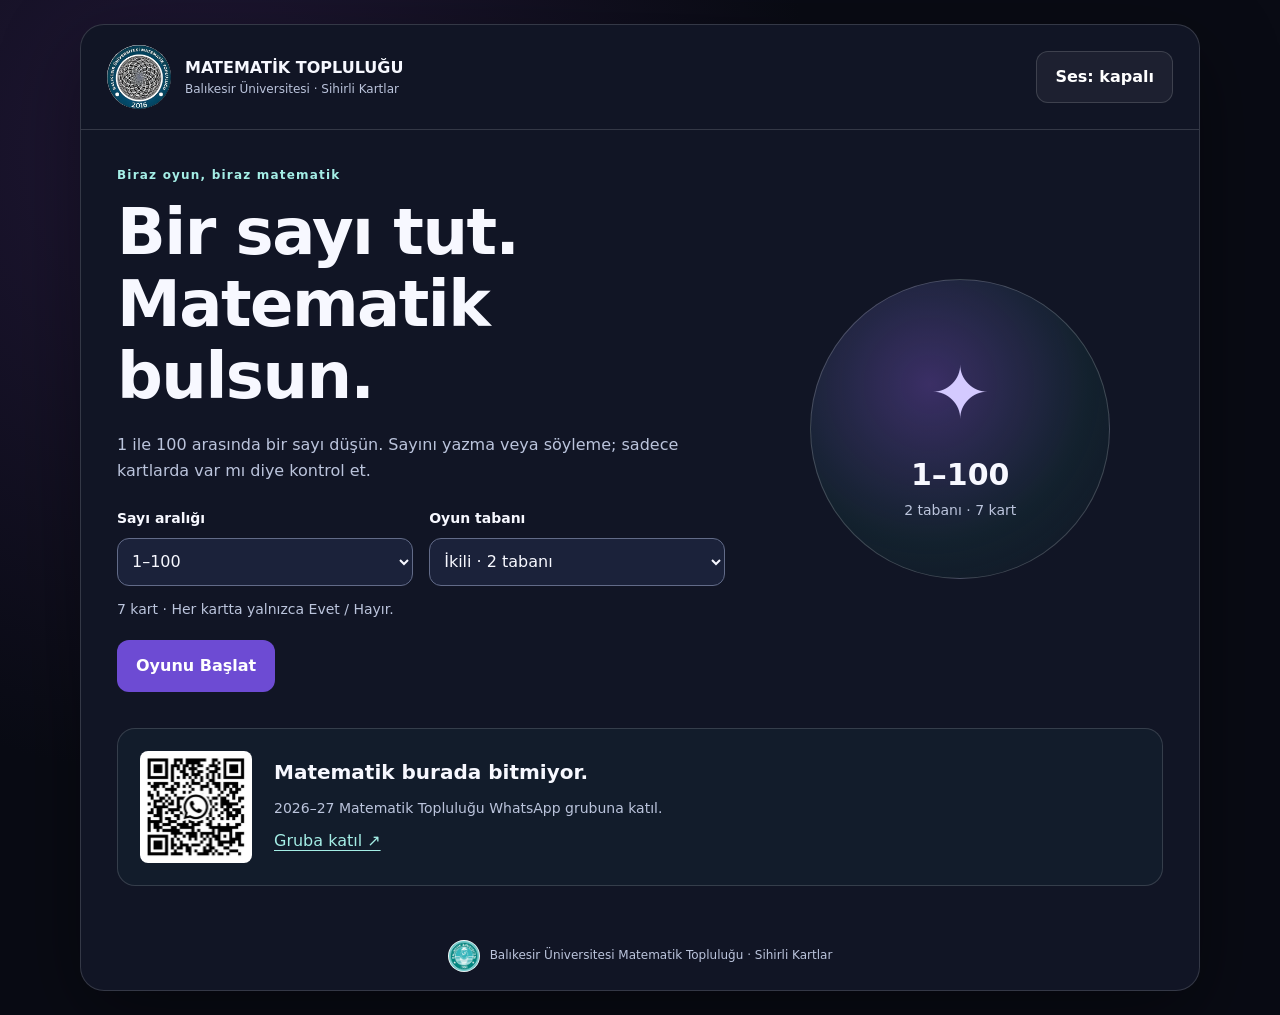
==== sihirli-kartlar-mobil.html @ 3955641c "Add files via upload" ====
<!doctype html>
<html lang="tr">
<head>
  <meta charset="utf-8">
  <meta name="viewport" content="width=device-width, initial-scale=1">
  <meta name="theme-color" content="#111525">
  <title>Sihirli Kartlar | Balıkesir Üniversitesi Matematik Topluluğu</title>
  <style>
/* 1. Tema ve temel kurallar */
:root {
  color-scheme: dark;
  --bg: #090b14;
  --panel: #111525;
  --text: #f7f8ff;
  --muted: #bbc4dc;
  --border: rgba(255, 255, 255, .15);
  --accent: #8774f4;
}
* { box-sizing: border-box; }
[hidden] { display: none !important; }
body {
  margin: 0;
  padding: 24px 16px;
  background: radial-gradient(circle at 15% 15%, #201735, transparent 45%), var(--bg);
  color: var(--text);
  font-family: system-ui, -apple-system, BlinkMacSystemFont, "Segoe UI", sans-serif;
  line-height: 1.6;
}
button, select { font: inherit; }
a { color: #a4eee6; text-underline-offset: 4px; }
button, select, summary, a { -webkit-tap-highlight-color: rgba(135, 116, 244, .25); }
button:focus-visible, select:focus-visible, summary:focus-visible, a:focus-visible, .numbers:focus-visible {
  outline: 3px solid #9df2e6;
  outline-offset: 4px;
}
h1, h2, p { margin: 0; }
h1 { font-size: clamp(36px, 6vw, 64px); line-height: 1.12; letter-spacing: -1.5px; margin: 12px 0 20px; }
h2 { font-size: clamp(25px, 4vw, 36px); line-height: 1.25; margin-bottom: 12px; }
p { color: var(--muted); }
.small { font-size: 14px; }
.eyebrow { color: #a4eee6; font-size: 12px; letter-spacing: 1.2px; font-weight: 700; }
/* 2. Sayfa ve başlangıç ekranı */
.app { max-width: 1120px; margin: auto; background: var(--panel); border: 1px solid var(--border); border-radius: 24px; overflow: hidden; box-shadow: 0 24px 80px #0006; }
.topbar { display: flex; align-items: center; justify-content: space-between; gap: 16px; padding: 20px 26px; border-bottom: 1px solid var(--border); flex-wrap: wrap; }
.brand { display: flex; gap: 14px; align-items: center; min-width: 0; }
.brand img { border-radius: 50%; background: white; flex-shrink: 0; }
.brand strong { display: block; font-size: 16px; }
.brand span { display: block; color: var(--muted); font-size: 12px; }
main { padding: 36px; }
.hero { display: grid; grid-template-columns: 1.2fr .8fr; align-items: center; gap: 32px; }
.settings { display: grid; grid-template-columns: 1fr 1fr; gap: 16px; margin-top: 24px; }
label { display: block; margin-bottom: 8px; font-size: 14px; font-weight: 700; }
select { width: 100%; min-height: 48px; border: 1px solid #626b88; background: #1b223a; color: var(--text); padding: 10px; border-radius: 12px; font-size: 16px; }
#rangeNote { margin: 12px 0 20px; }
.orb { width: 100%; max-width: 300px; aspect-ratio: 1; margin: auto; border-radius: 50%; border: 1px solid #ffffff30; background: radial-gradient(circle at 40% 35%, #6b4db077, #19444644 60%, transparent); display: flex; flex-direction: column; align-items: center; justify-content: center; }
.orb span { font-size: 72px; color: #d4caff; }
.orb strong { font-size: 30px; }
.orb small { font-size: 14px; color: var(--muted); }
.qr-callout { display: flex; align-items: center; gap: 22px; padding: 22px; margin-top: 36px; border: 1px solid var(--border); border-radius: 18px; background: #42c9c40a; }
.qr-callout img { display: block; background: white; border-radius: 8px; }
.qr-callout h2 { font-size: 20px; }
.qr-callout p { font-size: 14px; margin-bottom: 8px; }
/* 3. Kontroller ve kartlar */
.btn { border: 1px solid transparent; border-radius: 12px; padding: 12px 18px; min-height: 48px; color: white; font-weight: 750; cursor: pointer; touch-action: manipulation; }
.btn:hover { filter: brightness(1.1); }
.btn:disabled { opacity: .5; cursor: default; }
.primary { background: #6d4bd3; }
.ghost { background: #ffffff0d; border-color: var(--border); }
.yes { background: #16733a; }
.no { background: #b52d38; }
.game-head { display: flex; justify-content: space-between; align-items: center; gap: 24px; margin-bottom: 20px; }
.progress-wrap { min-width: 180px; }
.progress { height: 9px; background: #ffffff14; border-radius: 99px; overflow: hidden; margin-top: 8px; }
#progressBar { height: 100%; background: linear-gradient(90deg, var(--accent), #42c9c4); width: 0; }
#cardMeta, .range-help { margin-bottom: 12px; font-size: 14px; }
.numbers { display: grid; grid-template-columns: repeat(8, minmax(0, 1fr)); gap: 8px; padding: 14px; border: 1px solid var(--border); border-radius: 18px; background: #ffffff06; max-height: 390px; overflow-y: auto; overscroll-behavior: contain; }
.numbers.ranges { grid-template-columns: repeat(5, minmax(0, 1fr)); }
.num { display: grid; place-items: center; min-height: 48px; padding: 5px; border: 1px solid #ffffff15; border-radius: 10px; background: #202846; font-size: 17px; font-weight: 750; font-variant-numeric: tabular-nums; white-space: nowrap; }
.question { text-align: center; margin: 20px 0 12px; color: var(--text); font-weight: 700; }
.answer-row { display: grid; grid-template-columns: 1fr 1fr; gap: 14px; max-width: 480px; margin: auto; }
.answer-controls { position: sticky; bottom: 0; padding: 1px 0 14px; background: var(--panel); z-index: 1; }
.kbd { font-size: 12px; opacity: .8; margin-left: 6px; }
.back-row, .cta-row { display: flex; flex-wrap: wrap; gap: 12px; justify-content: center; margin-top: 20px; }
/* 4. Sonuç ve isteğe bağlı açıklama */
.reveal { text-align: center; }
.answer { font-size: clamp(80px, 18vw, 160px); line-height: 1.15; color: #ded5ff; font-weight: 900; margin: 14px 0; overflow-wrap: anywhere; }
.notice { background: #53242b; border: 1px solid #cc6b79; color: #ffe2e7; padding: 16px; border-radius: 12px; margin-bottom: 20px; }
#errorBox { margin-top: 20px; }
details { text-align: left; margin-top: 28px; padding: 0 20px; border: 1px solid var(--border); border-radius: 16px; }
summary { min-height: 48px; padding: 14px 0; cursor: pointer; font-weight: 700; }
.detail-body { padding-bottom: 20px; }
.detail-body p { margin: 12px 0; }
.formula { background: #8774f420; padding: 14px; border-radius: 10px; color: #eee8ff; font-weight: 750; overflow-wrap: anywhere; }
.weights { display: flex; gap: 8px; flex-wrap: wrap; }
.pill { padding: 6px 10px; background: #8774f420; border-radius: 8px; font-size: 14px; }
.table-wrap { overflow-x: auto; }
table { width: 100%; border-collapse: collapse; font-size: 14px; }
caption { text-align: left; font-weight: 700; margin: 12px 0; }
th, td { padding: 10px 8px; border-bottom: 1px solid var(--border); text-align: left; }
footer { display: flex; align-items: center; justify-content: center; gap: 10px; padding: 18px 24px; color: var(--muted); font-size: 12px; }
footer img { border-radius: 50%; background: white; }
/* 5. Mobil görünüm */
@media (max-width: 760px) {
  body { padding: 10px; }
  main { padding: 24px 18px; }
  .topbar { padding: 16px; }
  .brand strong { font-size: 13px; }
  .brand img { width: 52px; height: 52px; }
  .hero { grid-template-columns: 1fr; }
  .orb { max-width: 210px; }
  .orb span { font-size: 48px; }
  .game-head { flex-direction: column; align-items: stretch; gap: 14px; }
  .numbers { grid-template-columns: repeat(4, minmax(0, 1fr)); max-height: 45vh; }
  .numbers.ranges { grid-template-columns: repeat(3, minmax(0, 1fr)); }
  .num { font-size: 15px; }
  .qr-callout { padding: 16px; gap: 14px; }
  .qr-callout img { width: 88px; height: 88px; }
  .qr-callout h2 { font-size: 17px; }
  footer { align-items: flex-start; }
}
@media (max-width: 380px) {
  .settings { grid-template-columns: 1fr; }
  .numbers.ranges { grid-template-columns: repeat(2, minmax(0, 1fr)); }
  .qr-callout { flex-direction: column; align-items: flex-start; }
}
@media (prefers-reduced-motion: reduce) {
  *, *::before, *::after { animation: none !important; transition: none !important; scroll-behavior: auto !important; }
}

/* Küçük aralıklarda satır kartları ve ayrı kesik çizgili basamaklar. */
.card-rows { display: grid; gap: 12px; margin-top: 24px; }
.card-row { display: grid; grid-template-columns: 90px minmax(0, 1fr) 150px; gap: 16px; align-items: center; padding: 16px; border: 1px solid var(--border); border-radius: 14px; background: #ffffff04; }
.card-row h3 { margin: 0; font-size: 17px; }
.row-numbers { display: flex; flex-wrap: wrap; gap: 6px; }
.row-numbers span { min-width: 30px; padding: 4px 6px; text-align: center; border-radius: 6px; background: #202846; font-variant-numeric: tabular-nums; }
.row-choices { display: grid; grid-template-columns: 1fr 1fr; gap: 8px; }
.row-choices .btn { padding: 10px 8px; }
.row-choices [aria-pressed="true"] { outline: 2px solid white; outline-offset: 2px; }
.live-math { margin-top: 24px; padding: 20px; border: 1px solid var(--border); border-radius: 16px; }
.live-math h3 { margin: 0 0 16px; font-size: 18px; }
.digit-strip { display: flex; justify-content: center; gap: 12px; }
.digit-tile { display: flex; flex-direction: column; align-items: center; justify-content: center; flex: 1; max-width: 90px; min-width: 0; min-height: 90px; border: 2px dashed #8c96b6; border-radius: 10px; }
.digit-tile strong { font-size: 32px; line-height: 1.2; }
.digit-tile span { color: var(--muted); font-size: 14px; margin-top: 8px; }
.digit-tile.answered { border-color: #a4eee6; background: #42c9c40a; }
.live-terms { display: flex; flex-wrap: wrap; justify-content: center; gap: 10px; margin: 18px 0; }
.live-term { padding: 8px 10px; border: 1px dashed #8c96b6; border-radius: 8px; font-size: 15px; }
.live-total { text-align: center; font-weight: 750; color: var(--text); }
@media (max-width: 760px) {
  .card-row { grid-template-columns: 1fr; gap: 12px; }
  .row-choices { max-width: 280px; }
  .live-math { padding: 14px 10px; }
  .digit-strip { gap: 7px; }
  .digit-tile { min-height: 76px; }
  .digit-tile strong { font-size: 26px; }
}


/* Basamaklar ve çarpımlar tek blok olarak hareket eder; yerleşim animasyonu yok. */
.number-reveal { --result-space: 160px; position: relative; }
.math-block { width: calc(100% - var(--result-space)); transform: translateX(calc(var(--result-space) / 2)); transition: transform .6s cubic-bezier(.22, 1, .36, 1); }
.number-reveal.complete .math-block { transform: translateX(0); }
.number-reveal .digit-strip { gap: 8px; }
.number-reveal .live-terms { margin-bottom: 0; }
.large-result { position: absolute; top: 0; right: 0; width: var(--result-space); height: 100%; display: flex; align-items: center; justify-content: center; animation: result-enter .6s cubic-bezier(.22, 1, .36, 1) both; }
.large-result strong { font-size: clamp(52px, 7vw, 88px); line-height: 1.1; color: #ded5ff; }
@keyframes result-enter { from { opacity: 0; transform: translateX(14px); } to { opacity: 1; transform: translateX(0); } }
@media (max-width: 760px) {
  .number-reveal { --result-space: 70px; }
  .number-reveal .digit-strip { gap: 4px; }
  .number-reveal .digit-tile { min-height: 68px; border-radius: 7px; }
  .number-reveal .digit-tile strong { font-size: 23px; }
  .number-reveal .digit-tile span { font-size: 12px; }
  .number-reveal .live-terms { gap: 6px; }
  .number-reveal .live-term { font-size: 12px; padding: 6px; }
  .large-result strong { font-size: 48px; }
}
@media (prefers-reduced-motion: reduce) {
  .math-block { transition: none; }
  .large-result { animation: none; }
}

/* Sayaç da matematik bloğuyla kayar; başlık ve sayı birlikte görünür. */
.result-label-group { display: flex; flex-direction: column; align-items: center; gap: 8px; }
.result-caption { color: var(--muted); font-size: 13px; line-height: 1.3; text-align: center; }
.math-block .live-total { margin-top: 16px; font-size: 14px; }
@media (max-width: 760px) {
  .result-caption { font-size: 11px; }
  .math-block .live-total { font-size: 12px; }
}

/* Sonuç alanı matematik bloğuyla orantılı; başlık ve sayı merkezde. */
.number-reveal { --result-space: 34%; }
.math-block { width: 66%; transform: translateX(25.7576%); }
.large-result { width: 34%; padding: 12px; text-align: center; }
.result-label-group { width: 100%; justify-content: center; gap: 12px; }
.result-caption { font-size: clamp(18px, 2.4vw, 26px); font-weight: 750; color: var(--text); }
.large-result strong { font-size: clamp(68px, 11vw, 128px); font-weight: 900; }
@media (max-width: 760px) {
  .large-result { padding: 6px; }
  .result-label-group { gap: 8px; }
  .result-caption { font-size: clamp(16px, 3.8vw, 22px); }
  .large-result strong { font-size: clamp(56px, 14vw, 90px); }
  .number-reveal .digit-tile strong { font-size: 20px; }
}
</style>
</head>
<body>
  <div class="app">
    <header class="topbar">
      <div class="brand">
        <img src="[data-uri]" width="64" height="64" alt="Matematik Topluluğu logosu">
        <div><strong>MATEMATİK TOPLULUĞU</strong><span>Balıkesir Üniversitesi · Sihirli Kartlar</span></div>
      </div>
      <button type="button" class="btn ghost" id="soundBtn" aria-pressed="false">Ses: kapalı</button>
    </header>
    <main>
      <p class="notice" id="loadNotice" role="status">Oyun yükleniyor. Bu yazı kalırsa dosyayı önizleme yerine Safari veya Chrome ile aç. Ayrı dosyalı sürümde tüm klasörü birlikte kullan.</p>
      <noscript><p class="notice">Oyun için JavaScript açık olmalıdır. Dosyayı Safari veya Chrome ile aç.</p></noscript>
      <section id="start" class="screen" aria-labelledby="startTitle">
        <div class="hero">
          <div>
            <p class="eyebrow">Biraz oyun, biraz matematik</p>
            <h1 id="startTitle">Bir sayı tut.<br>Matematik bulsun.</h1>
            <p id="intro">Sayını yalnızca aklında tut. Kartları kontrol et ve Evet veya Hayır de.</p>
            <div class="settings">
              <div><label for="rangeSelect">Sayı aralığı</label><select id="rangeSelect"><option value="20">1–20</option><option value="30">1–30</option><option value="63">1–63</option><option value="100" selected>1–100</option><option value="500">1–500</option><option value="1000">1–1.000</option></select></div>
              <div><label for="baseSelect">Oyun tabanı</label><select id="baseSelect"><option value="2">İkili · 2 tabanı</option><option value="3">Üçlü · 3 tabanı</option><option value="4">Dörtlü · 4 tabanı</option><option value="5">Beşli · 5 tabanı</option></select></div>
            </div>
            <p class="small" id="rangeNote" aria-live="polite"></p>
            <button type="button" class="btn primary" id="startBtn" disabled>Oyunu Başlat</button>
          </div>
          <div class="orb" aria-hidden="true"><span>✦</span><strong id="orbRange">1–100</strong><small id="orbCards">Yalnızca Evet / Hayır</small></div>
        </div>
        <aside class="qr-callout">
          <a href="https://chat.whatsapp.com/I21R5zPnhjhHI4A2Wlo80f" target="_blank" rel="noopener noreferrer" aria-label="Matematik Topluluğu WhatsApp grubuna katıl"><img src="[data-uri]" width="112" height="112" alt="Matematik Topluluğu WhatsApp grubu QR kodu"></a>
          <div><h2>Matematik burada bitmiyor.</h2><p>2026–27 Matematik Topluluğu WhatsApp grubuna katıl.</p><a href="https://chat.whatsapp.com/I21R5zPnhjhHI4A2Wlo80f" target="_blank" rel="noopener noreferrer">Gruba katıl ↗</a></div>
        </aside>
      </section>
      <section id="game" class="screen" hidden aria-labelledby="cardTitle">
        <div id="sequentialGame">
        <div class="game-head"><div><p class="eyebrow" id="gameRange"></p><h2 id="cardTitle" tabindex="-1">Kart 1</h2><p>Aklındaki sayı bu kartta var mı?</p></div><div class="progress-wrap"><p class="small" id="progressLabel"></p><div class="progress" id="progressTrack" role="progressbar" aria-label="Tamamlanan kartlar" aria-valuemin="0"><div id="progressBar"></div></div></div></div>
        <p class="small" id="cardMeta"></p>
        <p class="range-help" id="rangeHelp" hidden>Aralıkların iki ucu da dahildir. Örneğin 64–127, 64'ten 127'ye kadar bütün sayıları içerir.</p>
        <div class="numbers" id="numbers" role="region" aria-label="Bu karttaki sayılar" tabindex="0"></div>
        <div class="answer-controls"><p class="question">Sayını görüyor musun?</p><div class="answer-row"><button type="button" class="btn yes" id="yesBtn">Evet <span class="kbd">E</span></button><button type="button" class="btn no" id="noBtn">Hayır <span class="kbd">H</span></button></div></div>
        </div>
        <div id="rowGame" hidden>
          <p class="eyebrow" id="rowRange"></p>
          <h2 id="rowTitle" tabindex="-1">Kartları sırayla kontrol et</h2>
          <p>Her satırda sayın varsa Evet, yoksa Hayır seç. Cevabını değiştirebilirsin.</p>
          <details id="baseHelp"><summary>Bu tabanda kartlar nasıl çalışıyor?</summary><div class="detail-body"><p id="baseHelpText"></p><p class="formula" id="baseHelpExample"></p><p>Her satır yine yalnızca Evet veya Hayır sorar. Aynı basamağın kartlarından en fazla birine Evet denebilir; hepsine Hayır denirse o basamak 0 olur.</p></div></details>
          <div id="cardRows" class="card-rows"></div>
          <section class="live-math" aria-labelledby="liveMathTitle">
            <h3 id="liveMathTitle">Cevaplarınla oluşan sayı</h3>
            <div id="numberReveal" class="number-reveal">
              <div class="math-block">
              <div id="digitStrip" class="digit-strip" aria-label="Seçilen tabandaki basamaklar; büyükten küçüğe"></div>
                <div id="liveTerms" class="live-terms" aria-label="Basamakların katkıları"></div>
            <p id="liveTotal" class="live-total" role="status" aria-live="polite"></p>
              </div>
              <div id="largeResult" class="large-result" hidden aria-label="Tuttuğun sayı">
                <div class="result-label-group"><span class="result-caption">Tahmin ettiğin sayı</span><strong id="largeResultValue"></strong></div>
              </div>
            </div>
          </section>
        </div>
        <div class="back-row"><button type="button" class="btn ghost" id="undoBtn" disabled>Önceki kart</button><button type="button" class="btn ghost" id="homeBtn">Başa dön</button></div>
      </section>
      <section id="result" class="screen reveal" hidden aria-labelledby="resultText">
        <p class="eyebrow" id="resultLead">Aklından tuttuğun sayı…</p><div class="answer" id="answer" aria-live="polite"></div><h2 id="resultText" tabindex="-1">Bildim!</h2><p id="resultSub"></p>
        <p class="notice" id="errorBox" role="alert" hidden></p>
        <div class="cta-row"><button type="button" class="btn primary" id="restartBtn">Tekrar Oyna</button><button type="button" class="btn ghost" id="resultHomeBtn">Aralık / taban değiştir</button><button type="button" class="btn ghost" id="reviewBtn">Son kartı düzelt</button></div>
        <details id="mathDetails"><summary>Gizli matematiği gör</summary><div class="detail-body"><p id="mathExplanation"></p><p class="formula" id="resultSum"></p><p class="small" id="resultDigits"></p><div class="weights" id="yesWeights"></div><p class="small">Farklı tabanlarda da yalnızca Evet / Hayır kullanıyoruz. Daha yüksek taban her zaman daha az kart demek değildir.</p><div class="table-wrap"><table><caption>Seçtiğin aralıkta kart sayıları</caption><thead><tr><th scope="col">Taban</th><th scope="col">Basamak sayısı</th><th scope="col">Kart sayısı</th></tr></thead><tbody id="comparisonBody"></tbody></table></div></div></details>
      </section>
    </main>
    <footer><img src="[data-uri]" width="32" height="32" alt="Balıkesir Üniversitesi logosu"><span>Balıkesir Üniversitesi Matematik Topluluğu · Sihirli Kartlar</span></footer>
  </div>
<script>
/* Sihirli Kartlar v4
 * Matematik motoru DOM'dan bağımsızdır. Oyun hiçbir gizli sayı girdisi istemez.
 * Eski mobil tarayıcılar için optional chaining ve logical assignment kullanılmaz.
 */
(function (root) {
  'use strict';

  // 1. Matematik: her kart, bir basamağın belirli bir rakama eşitliğini sorar.
  function weightsFor(max, base) {
    var weights = [];
    for (var weight = 1; weight <= max; weight *= base) weights.push(weight);
    return weights;
  }

  function intervals(max, base, weight, digit) {
    var ranges = [];
    for (var from = digit * weight; from <= max; from += base * weight) {
      ranges.push({ from: from, to: Math.min(from + weight - 1, max) });
    }
    return ranges;
  }

  function cardsFor(max, base) {
    var cards = [];
    weightsFor(max, base).forEach(function (weight) {
      for (var digit = 1; digit < base; digit += 1) {
        // Hiç sayı içermeyen kartlar gösterilmez.
        if (digit * weight <= max) {
          cards.push({ weight: weight, digit: digit, contribution: digit * weight });
        }
      }
    });
    return cards;
  }

  function evaluate(cards, answers, max) {
    var total = 0;
    var seen = {};
    var conflict = false;
    var terms = [];
    cards.forEach(function (card, index) {
      if (!answers[index]) return;
      if (seen[card.weight]) conflict = true;
      seen[card.weight] = true;
      total += card.contribution;
      terms.push(card);
    });
    return {
      total: total,
      terms: terms,
      valid: answers.length === cards.length && !conflict && total >= 1 && total <= max,
      conflict: conflict
    };
  }

  var engine = { weightsFor: weightsFor, intervals: intervals, cardsFor: cardsFor, evaluate: evaluate };
  if (typeof module !== 'undefined' && module.exports) module.exports = engine;
  if (!root.document) return;

  // 2. Arayüzün hazırlanması. Harici dosya defer ile, tek dosya DOM sonrasında çalışır.
  function initialize() {
    var document = root.document;
    function byId(id) { return document.getElementById(id); }
    function format(value) { return value.toLocaleString('tr-TR'); }
    function clear(element) { while (element.firstChild) element.removeChild(element.firstChild); }
    var max = 100;
    var base = 2;
    var cards = [];
    var answers = [];
    var soundOn = false;
    var audio = null;
    var screen = 'start';
    var busy = false;
    var lastAnswerTime = 0;
    var rowMode = false;
    var rowAnswers = [];
    var rowCards = [];
    var rowButtons = [];

    function focus(element) {
      try { element.focus({ preventScroll: true }); }
      catch (error) { element.focus(); }
    }

    function show(id) {
      ['start', 'game', 'result'].forEach(function (name) { byId(name).hidden = name !== id; });
      screen = id;
      // Görünüm geçişi, desteklenmeyen kaydırma seçeneklerine bağlı değildir.
      try { root.scrollTo(0, 0); } catch (error) { /* Oyun kaydırma olmadan da çalışır. */ }
    }

    // 3. Ses yalnızca kullanıcı açarsa çalar; ses hataları oyunu durdurmaz.
    function playSound(success) {
      if (!soundOn) return;
      try {
        var AudioContext = root.AudioContext || root.webkitAudioContext;
        if (!AudioContext) return;
        if (!audio) audio = new AudioContext();
        if (audio.state === 'suspended') {
          var resumed = audio.resume();
          if (resumed && resumed.catch) resumed.catch(function () {});
        }
        var notes = success ? [523.25, 659.25, 783.99] : [523.25];
        notes.forEach(function (frequency, index) {
          var oscillator = audio.createOscillator();
          var gain = audio.createGain();
          var time = audio.currentTime + index * 0.09;
          oscillator.frequency.value = frequency;
          gain.gain.setValueAtTime(0.0001, time);
          gain.gain.exponentialRampToValueAtTime(0.07, time + 0.012);
          gain.gain.exponentialRampToValueAtTime(0.0001, time + 0.17);
          oscillator.connect(gain);
          gain.connect(audio.destination);
          oscillator.start(time);
          oscillator.stop(time + 0.18);
        });
      } catch (error) { /* AudioContext bulunmasa da oyun devam eder. */ }
    }

    function updateSettings() {
      max = Number(byId('rangeSelect').value);
      base = Number(byId('baseSelect').value);
      if ([20, 30, 63, 100, 500, 1000].indexOf(max) === -1) max = 100;
      if ([2, 3, 4, 5].indexOf(base) === -1) base = 2;
      var count = cardsFor(max, base).length;
      byId('intro').textContent = '1 ile ' + format(max) + ' arasında bir sayı düşün. Sayını yazma veya söyleme; sadece kartlarda var mı diye kontrol et.';
      byId('rangeNote').textContent = count + ' kart · Her kartta yalnızca Evet / Hayır.';
      byId('orbRange').textContent = '1–' + format(max);
      byId('orbCards').textContent = base + ' tabanı · ' + count + ' kart';
    }

    function shuffled(list) {
      var result = list.slice();
      for (var index = result.length - 1; index > 0; index -= 1) {
        var other = Math.floor(Math.random() * (index + 1));
        var temp = result[index];
        result[index] = result[other];
        result[other] = temp;
      }
      return result;
    }

    // 4. Kartları gösterme ve yanıtları toplama.
    function start() {
      updateSettings();
      rowMode = max <= 30;
      byId('sequentialGame').hidden = rowMode;
      byId('rowGame').hidden = !rowMode;
      byId('undoBtn').hidden = rowMode;
      cards = shuffled(cardsFor(max, base));
      answers = [];
      lastAnswerTime = 0;
      byId('mathDetails').open = false;
      show('game');
      if (rowMode) renderRows();
      else renderCard();
    }

    function renderCard() {
      var step = answers.length;
      var card = cards[step];
      var ranges = intervals(max, base, card.weight, card.digit);
      var count = ranges.reduce(function (sum, range) { return sum + range.to - range.from + 1; }, 0);
      var blockView = max > 100;
      byId('cardTitle').textContent = 'Kart ' + (step + 1);
      byId('gameRange').textContent = '1–' + format(max) + ' · ' + base + ' tabanı';
      byId('progressLabel').textContent = (step + 1) + ' / ' + cards.length + ' kart · ' + step + ' cevap';
      byId('progressBar').style.width = (step / cards.length * 100) + '%';
      byId('progressTrack').setAttribute('aria-valuenow', String(step));
      byId('progressTrack').setAttribute('aria-valuemax', String(cards.length));
      byId('cardMeta').textContent = 'Bu kartta ' + format(count) + ' sayı var. Sayıları sırayla kontrol et.';
      byId('rangeHelp').hidden = !blockView;
      var numbers = byId('numbers');
      numbers.className = blockView ? 'numbers ranges' : 'numbers';
      clear(numbers);
      var fragment = document.createDocumentFragment();
      function add(from, to) {
        var cell = document.createElement('div');
        cell.className = 'num';
        cell.textContent = from === to ? String(from) : from + '–' + to;
        fragment.appendChild(cell);
      }
      ranges.forEach(function (range) {
        if (blockView) add(range.from, range.to);
        else for (var number = range.from; number <= range.to; number += 1) add(number, number);
      });
      numbers.appendChild(fragment);
      numbers.scrollTop = 0;
      byId('undoBtn').disabled = step === 0;
      focus(byId('cardTitle'));
    }

    function answer(yes) {
      var now = Date.now();
      // Çift dokunma veya aynı anda iki düğmeye basma sonraki kartı cevaplamaz.
      if (rowMode || screen !== 'game' || busy || (lastAnswerTime && now - lastAnswerTime < 250)) return;
      busy = true;
      lastAnswerTime = now;
      try {
        answers.push(yes);
        if (answers.length === cards.length) reveal();
        else renderCard();
        playSound(false);
      } finally { busy = false; }
    }

    function undo() {
      if (!answers.length) return;
      answers.pop();
      lastAnswerTime = 0;
      show('game');
      renderCard();
    }

    // 5. Sonuç ve yalnızca oyun sonunda açılan matematik açıklaması.
    function reveal() {
      var result = evaluate(cards, answers, max);
      show('result');
      byId('answer').textContent = result.valid ? format(result.total) : '?';
      byId('resultLead').textContent = result.valid ? 'Aklından tuttuğun sayı…' : 'Cevaplarını kontrol edelim.';
      byId('resultText').textContent = result.valid ? 'Bildim!' : 'Cevaplar birbiriyle uyuşmuyor.';
      byId('resultSub').textContent = result.valid ? 'Sayını hiç yazmadın. Kartlar yeterli oldu.' : 'Önceki kartlara dönerek cevaplarını düzeltebilir veya yeniden oynayabilirsin.';
      byId('errorBox').hidden = result.valid;
      byId('errorBox').textContent = result.conflict
        ? 'Aynı basamağın farklı rakamlarına ait kartlara Evet denmiş. Tek bir sayı bu cevapların hepsine uyamaz.'
        : 'Cevapların seçilen 1–' + format(max) + ' aralığında bir sayı oluşturmuyor.';
      byId('mathDetails').hidden = !result.valid;
      var terms = result.terms.slice().sort(function (a, b) { return a.weight - b.weight; });
      byId('mathExplanation').textContent = base === 2
        ? 'Her Evet, ikili yazımındaki bir basamağın 1 olduğunu gösterir. Evet dediğin kartların katkılarını toplarız.'
        : base + ' tabanında bir basamak 0 ile ' + (base - 1) + ' arasında olabilir. Her kart, bir basamağın belirli bir rakama eşit olup olmadığını sorar. Evet dediğin kartın katkısı rakam × basamak değeridir; o basamağın bütün kartlarına Hayır demek rakamın 0 olduğunu söyler.';
      byId('resultSum').textContent = terms.map(function (card) { return card.digit + ' × ' + format(card.weight); }).join(' + ') + ' = ' + format(result.total);
      byId('resultDigits').textContent = base + ' tabanındaki yazımı: ' + result.total.toString(base) + ' · ' + weightsFor(max, base).length + ' basamak.';
      clear(byId('yesWeights'));
      terms.forEach(function (card) {
        var pill = document.createElement('span');
        pill.className = 'pill';
        pill.textContent = 'Kart katkısı: ' + format(card.contribution);
        byId('yesWeights').appendChild(pill);
      });
      clear(byId('comparisonBody'));
      [2, 3, 4, 5].forEach(function (radix) {
        var row = document.createElement('tr');
        [radix, weightsFor(max, radix).length, cardsFor(max, radix).length].forEach(function (value) {
          var cell = document.createElement('td');
          cell.textContent = String(value);
          row.appendChild(cell);
        });
        byId('comparisonBody').appendChild(row);
      });
      focus(byId('resultText'));
      if (result.valid) playSound(true);
    }

    // İkili tabanda küçük aralıklar: tüm kartlar ve canlı matematik aynı ekranda.
    function powerLabel(exponent) {
      return String(base) + ['⁰', '¹', '²', '³', '⁴'][exponent];
    }

    function renderRows() {
      var weights = weightsFor(max, base);
      rowCards = cardsFor(max, base);
      rowAnswers = rowCards.map(function () { return null; });
      rowButtons = [];
      clear(byId('digitStrip'));
      clear(byId('liveTerms'));
      clear(byId('cardRows'));
      byId('baseHelp').open = false;
      byId('baseHelpText').textContent = base === 2
        ? 'İkili tabanda her basamak 0 veya 1 olur. Basamak değerleri 1, 2, 4, 8, 16 şeklindedir. Bir karta Evet demek ilgili basamağın 1 olduğunu söyler.'
        : base + ' tabanında her basamak 0 ile ' + (base - 1) + ' arasında bir rakam alır. Basamak değerleri ' + weights.join(', ') + ' şeklindedir. Bu yüzden her basamak için farklı rakamları soran kartlar vardır. Örneğin 2 × ' + powerLabel(0) + ' kartına Evet demek, birler basamağının 2 olduğunu söyler; bu kartın katkısı 2’dir.';
      byId('baseHelpExample').textContent = {
        2: 'Örnek: 15 = 0 × 2⁴ + 1 × 2³ + 1 × 2² + 1 × 2¹ + 1 × 2⁰ → 01111₂',
        3: 'Örnek: 15 = 1 × 3² + 2 × 3¹ + 0 × 3⁰ = 9 + 6 + 0 → 120₃',
        4: 'Örnek: 15 = 0 × 4² + 3 × 4¹ + 3 × 4⁰ = 0 + 12 + 3 → 033₄',
        5: 'Örnek: 15 = 0 × 5² + 3 × 5¹ + 0 × 5⁰ = 0 + 15 + 0 → 030₅'
      }[base];
      byId('rowRange').textContent = '1–' + max + ' · ' + base + ' tabanı · ' + rowCards.length + ' kart';
      rowCards.forEach(function (card, index) {
        var weight = card.weight;
        var exponent = weights.indexOf(weight);
        var cardLabel = (base === 2 ? '' : card.digit + ' × ') + powerLabel(exponent);
        var row = document.createElement('section');
        row.className = 'card-row';
        row.setAttribute('aria-label', cardLabel + ' değerli kart');
        var title = document.createElement('h3');
        title.textContent = cardLabel + ' = ' + card.contribution;
        row.appendChild(title);
        var list = document.createElement('div');
        list.className = 'row-numbers';
        intervals(max, base, weight, card.digit).forEach(function (range) {
          for (var n = range.from; n <= range.to; n += 1) {
            var cell = document.createElement('span');
            cell.textContent = String(n);
            list.appendChild(cell);
          }
        });
        row.appendChild(list);
        var controls = document.createElement('div');
        controls.className = 'row-choices';
        rowButtons[index] = [];
        [true, false].forEach(function (value) {
          var button = document.createElement('button');
          button.type = 'button';
          button.className = 'btn ghost';
          button.textContent = value ? 'Evet' : 'Hayır';
          button.setAttribute('aria-pressed', 'false');
          button.setAttribute('aria-label', cardLabel + ' kartında sayım ' + (value ? 'var' : 'yok'));
          button.addEventListener('click', function () {
            rowAnswers[index] = value;
            rowButtons[index].forEach(function (entry) {
              var selected = entry.value === value;
              entry.button.setAttribute('aria-pressed', String(selected));
              entry.button.className = selected ? 'btn ' + (entry.value ? 'yes' : 'no') : 'btn ghost';
            });
            updateLiveMath();
            playSound(false);
          });
          rowButtons[index].push({ button: button, value: value });
          controls.appendChild(button);
        });
        row.appendChild(controls);
        byId('cardRows').appendChild(row);
      });
      updateLiveMath();
      focus(byId('rowTitle'));
    }

    function updateLiveMath() {
      var weights = weightsFor(max, base);
      var total = 0;
      var completed = 0;
      var conflict = false;
      rowCards.forEach(function (card, position) {
        if (rowAnswers[position] !== null) completed += 1;
        if (rowAnswers[position] === true) total += card.contribution;
      });
      for (var index = weights.length - 1; index >= 0; index -= 1) {
        var answered = true;
        var yesDigits = [];
        rowCards.forEach(function (card, position) {
          if (card.weight !== weights[index]) return;
          if (rowAnswers[position] === null) answered = false;
          if (rowAnswers[position] === true) yesDigits.push(card.digit);
        });
        var digit = answered ? (yesDigits.length ? yesDigits[0] : 0) : '—';
        if (yesDigits.length > 1) { conflict = true; digit = '!'; answered = false; }
        var position = weights.length - 1 - index;
        var tile = byId('digitStrip').children[position];
        var term = byId('liveTerms').children[position];
        if (!tile) {
          tile = document.createElement('div');
          tile.appendChild(document.createElement('strong'));
          var label = document.createElement('span');
          label.textContent = powerLabel(index);
          tile.appendChild(label);
          byId('digitStrip').appendChild(tile);
          term = document.createElement('span');
          term.className = 'live-term';
          byId('liveTerms').appendChild(term);
        }
        tile.className = 'digit-tile' + (answered ? ' answered' : '');
        tile.children[0].textContent = String(digit);
        term.textContent = digit + ' × ' + powerLabel(index) + (answered ? ' = ' + (Number(digit) * weights[index]) : ' = ?');
      }
      var validResult = completed === rowCards.length && !conflict && total >= 1 && total <= max;
      byId('numberReveal').className = validResult ? 'number-reveal complete' : 'number-reveal';
      byId('largeResult').hidden = !validResult;
      byId('largeResultValue').textContent = validResult ? String(total) : '';
      if (conflict) {
        byId('liveTotal').textContent = 'Aynı basamağın farklı rakamlarına Evet dedin. Bu kartların cevaplarını kontrol et.';
      } else if (completed < rowCards.length) {
        byId('liveTotal').textContent = completed + ' / ' + rowCards.length + ' cevap · Şu ana kadarki toplam: ' + total;
      } else if (total < 1 || total > max) {
        byId('liveTotal').textContent = 'Toplam ' + total + '. Cevapların 1–' + max + ' aralığında bir sayı oluşturmuyor; seçimlerini kontrol et.';
      } else {
        byId('liveTotal').textContent = completed + ' / ' + rowCards.length + ' cevap tamamlandı.';
      }
    }

    function home() { show('start'); focus(byId('startBtn')); }
    function bind(id, event, callback) {
      byId(id).addEventListener(event, function () {
        try { callback(); }
        catch (error) {
          byId('loadNotice').hidden = false;
          byId('loadNotice').textContent = 'Oyun bir hata ile karşılaştı. Başa dönüp tekrar deneyebilir veya dosyayı Safari / Chrome ile açabilirsin.';
          if (root.console) root.console.error(error);
        }
      });
    }
    bind('rangeSelect', 'change', updateSettings);
    bind('baseSelect', 'change', updateSettings);
    bind('startBtn', 'click', start);
    bind('restartBtn', 'click', start);
    bind('yesBtn', 'click', function () { answer(true); });
    bind('noBtn', 'click', function () { answer(false); });
    bind('undoBtn', 'click', undo);
    bind('reviewBtn', 'click', undo);
    bind('homeBtn', 'click', home);
    bind('resultHomeBtn', 'click', home);
    bind('soundBtn', 'click', function () {
      soundOn = !soundOn;
      byId('soundBtn').textContent = 'Ses: ' + (soundOn ? 'açık' : 'kapalı');
      byId('soundBtn').setAttribute('aria-pressed', String(soundOn));
      if (soundOn) playSound(false);
    });
    document.addEventListener('keydown', function (event) {
      var tag = event.target && event.target.tagName;
      if (event.repeat || event.ctrlKey || event.metaKey || event.altKey || /^(INPUT|SELECT|TEXTAREA|BUTTON|A|SUMMARY)$/.test(tag)) return;
      var key = String(event.key).toLowerCase();
      if (!rowMode && screen === 'game' && (key === 'e' || key === 'h')) {
        event.preventDefault();
        answer(key === 'e');
      }
    });
    updateSettings();
    byId('startBtn').disabled = false;
    byId('loadNotice').hidden = true;
  }

  if (root.document.readyState === 'loading') root.document.addEventListener('DOMContentLoaded', initialize);
  else initialize();
})(typeof window !== 'undefined' ? window : globalThis);
</script>
</body>
</html>
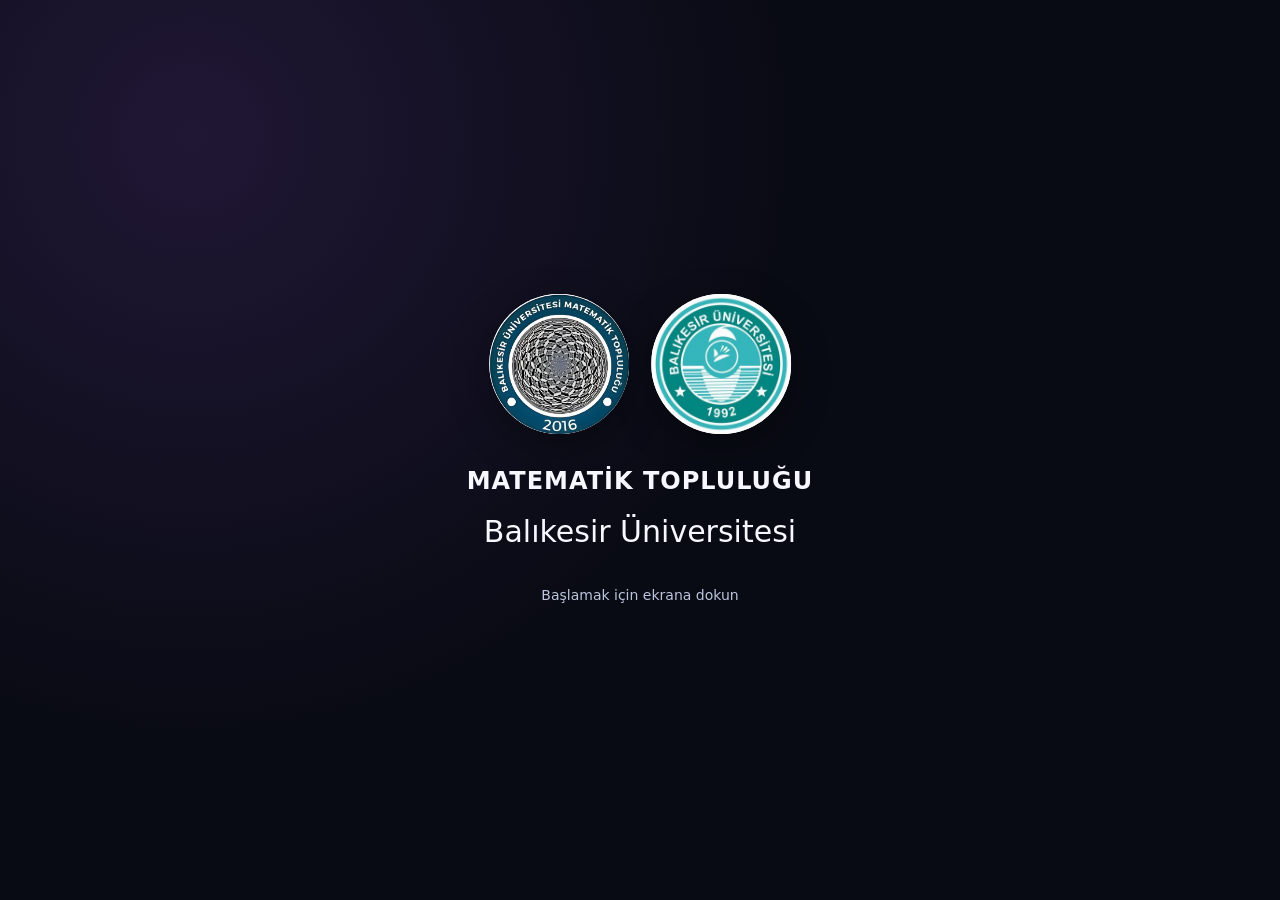
==== commit 1f280e8d: "Add files via upload" ====
--- a/sihirli-kartlar-mobil.html
+++ b/sihirli-kartlar-mobil.html
@@ -203,15 +203,75 @@
   .large-result strong { font-size: clamp(56px, 14vw, 90px); }
   .number-reveal .digit-tile strong { font-size: 20px; }
 }
+
+/* Karşılama ve etkinlik seçimi */
+.welcome-portal { position: relative; min-height: calc(100vh - 48px); max-width: 1160px; margin: auto; display: flex; align-items: center; }
+.welcome-brand { display: flex; flex-direction: column; align-items: center; justify-content: center; width: 46%; margin: 0; padding: 24px 10px; border: 0; color: var(--text); background: none; cursor: pointer; transform: translateX(58.6957%); transition: transform .75s cubic-bezier(.22,1,.36,1); }
+.welcome-logos { display: flex; justify-content: center; gap: 22px; margin-bottom: 28px; }
+.welcome-logos img { width: clamp(72px, 12vw, 140px); height: clamp(72px, 12vw, 140px); border-radius: 50%; background: white; object-fit: contain; box-shadow: 0 12px 40px #0005; }
+.welcome-community { font-size: clamp(16px, 2.2vw, 24px); font-weight: 850; letter-spacing: 1px; text-align: center; }
+.welcome-university { font-size: clamp(18px, 2.6vw, 30px); margin-top: 8px; text-align: center; }
+.welcome-hint { font-size: 14px; color: var(--muted); margin-top: 28px; }
+.welcome-portal.expanded .welcome-brand { transform: translateX(0); }
+.activity-menu { width: 48%; padding: 32px; margin-left: 6%; animation: menu-appear .65s .15s both; }
+.activity-menu h1 { font-size: clamp(30px, 4vw, 48px); }
+.activity-card { width: 100%; max-width: 360px; display: flex; flex-direction: column; align-items: flex-start; gap: 10px; padding: 28px; border: 1px solid #b9a7ff66; border-radius: 22px; background: linear-gradient(140deg,#28203e,#142c35); color: var(--text); cursor: pointer; text-align: left; transition: transform .2s ease, border-color .2s ease; }
+.activity-card:hover { transform: translateY(-4px); border-color: #a4eee6; }
+.activity-card strong { font-size: 26px; }
+.activity-card > span { color: var(--muted); }
+.activity-card .activity-symbol { font-size: 48px; line-height: 1; color: #ded5ff; }
+.activity-card .activity-enter { color: #a4eee6; font-weight: 750; margin-top: 14px; }
+@keyframes menu-appear { from { opacity: 0; transform: translateX(24px); } to { opacity: 1; transform: translateX(0); } }
+@media (max-width: 760px) {
+  .welcome-portal { min-height: calc(100vh - 20px); }
+  .welcome-brand { width: 46%; padding: 16px 4px; }
+  .welcome-logos { gap: 8px; }
+  .welcome-logos img { width: clamp(44px, 10vw, 74px); height: clamp(44px, 10vw, 74px); }
+  .welcome-community { font-size: clamp(11px, 2.8vw, 16px); letter-spacing: 0; }
+  .welcome-university { font-size: clamp(14px, 3.4vw, 20px); }
+  .welcome-hint { font-size: 12px; }
+  .activity-menu { width: 50%; margin-left: 4%; padding: 12px 4px; }
+  .activity-menu h1 { font-size: 25px; }
+  .activity-card { padding: 18px 12px; gap: 8px; }
+  .activity-card strong { font-size: 20px; }
+  .activity-card > span { font-size: 13px; }
+}
+@media (prefers-reduced-motion: reduce) {
+  .welcome-brand, .activity-card { transition: none; }
+  .activity-menu { animation: none; }
+}
+
+/* Seçilen tabanın basamak kuvvetleri kürenin çevresinde. */
+.orb { position: relative; }
+.orb-powers { position: absolute; inset: 0; pointer-events: none; }
+.orb-power { position: absolute; transform: translate(-50%, -50%); display: grid; place-items: center; min-width: 40px; min-height: 40px; padding: 4px 7px; border-radius: 50%; border: 1px solid #b9a7ff88; background: #20243e; color: #f4efff; font-size: 18px; font-weight: 750; line-height: 1; }
+@media (max-width: 760px) { .orb-power { min-width: 32px; min-height: 32px; font-size: 15px; padding: 4px; } }
 </style>
 </head>
 <body>
-  <div class="app">
+  <section id="welcomePortal" class="welcome-portal" aria-label="Balıkesir Üniversitesi etkinlikleri">
+    <button type="button" id="welcomeBtn" class="welcome-brand" aria-expanded="false" aria-controls="activityMenu">
+      <span class="welcome-logos">
+        <img src="[data-uri]" width="140" height="140" alt="Matematik Topluluğu logosu">
+        <img src="[data-uri]